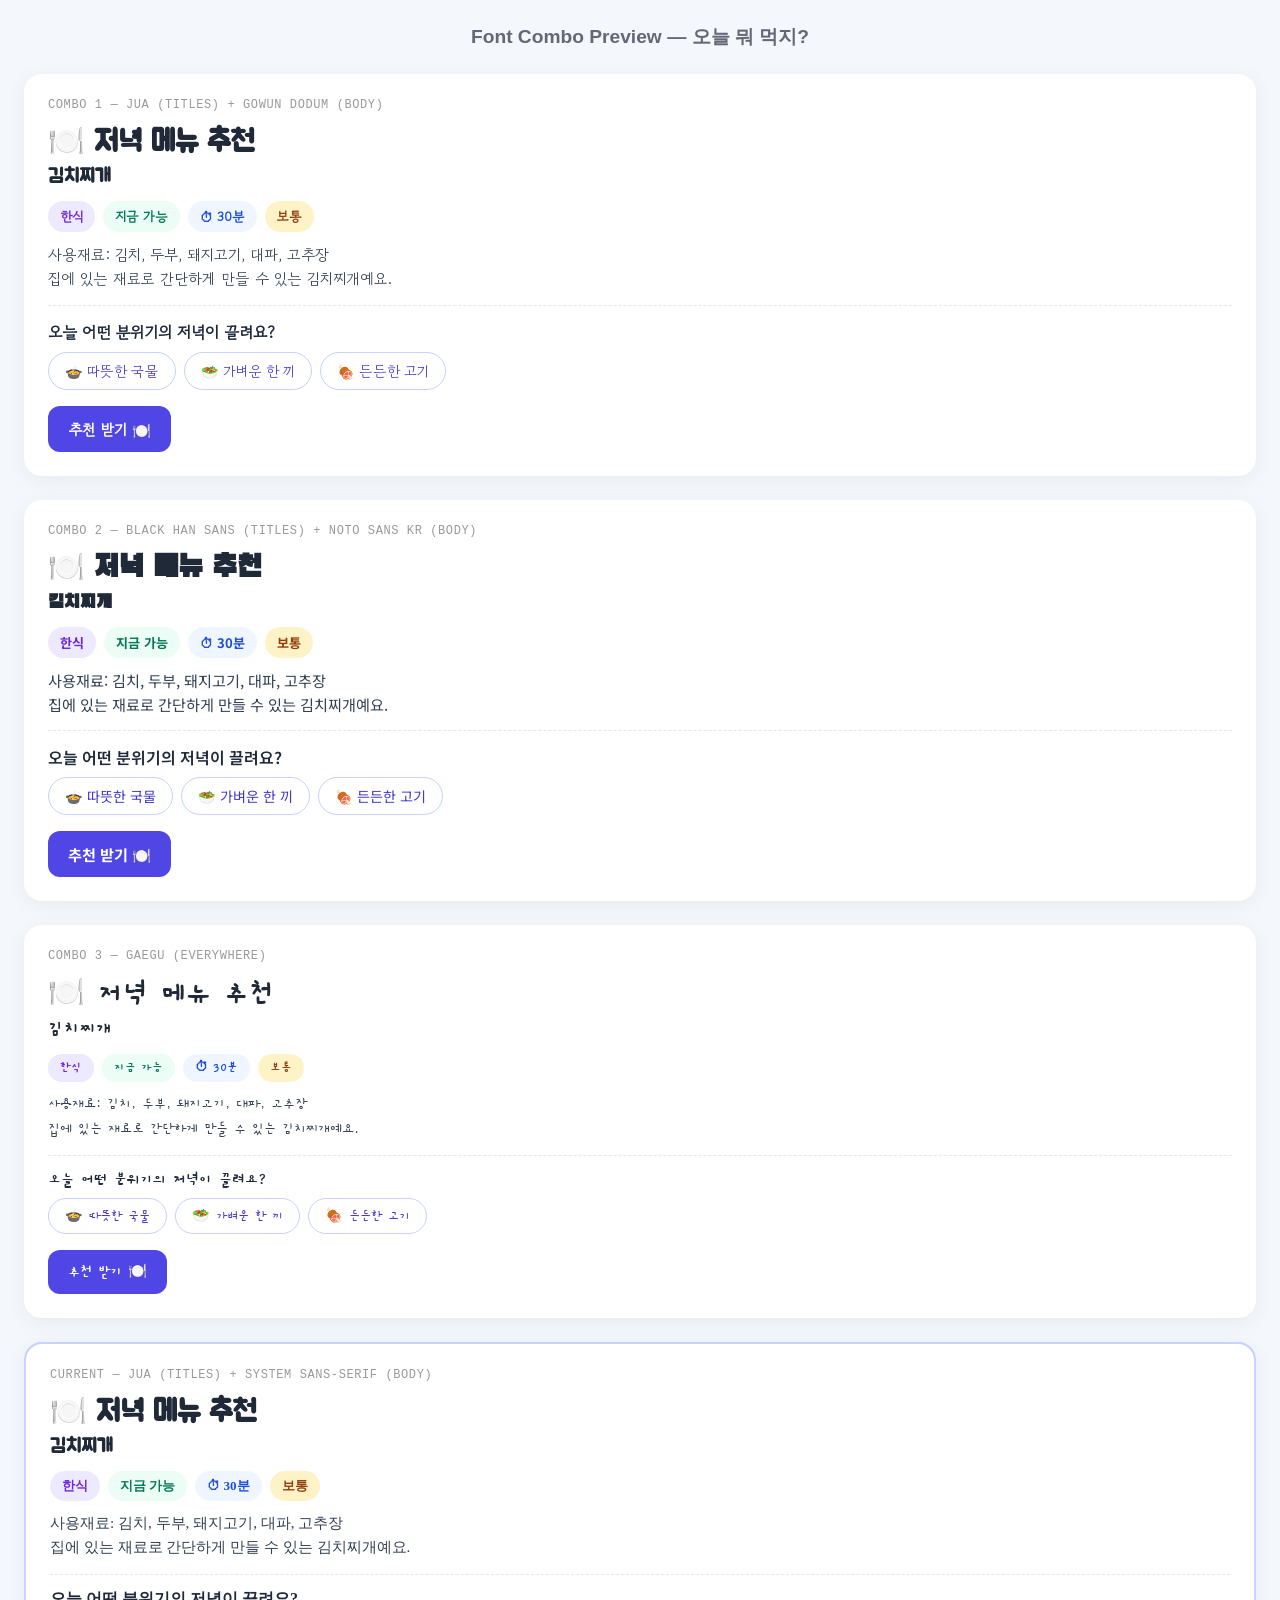
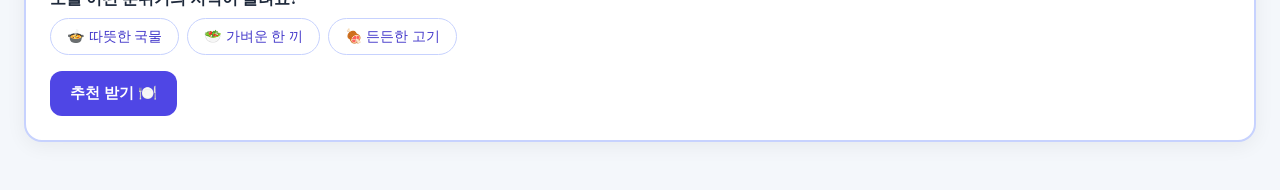
==== font-preview.html @ 0aa6823f "Font theme picker: clean (Jua+Gowun Dodum) vs handwritten (Gaegu)" ====
<!DOCTYPE html>
<html lang="ko">
<head>
  <meta charset="UTF-8" />
  <meta name="viewport" content="width=device-width, initial-scale=1.0" />
  <title>Font Preview</title>
  <link rel="preconnect" href="https://fonts.googleapis.com">
  <link rel="preconnect" href="https://fonts.gstatic.com" crossorigin>
  <link href="https://fonts.googleapis.com/css2?family=Black+Han+Sans&family=Do+Hyeon&family=Gaegu:wght@400;700&family=Gamja+Flower&family=Gowun+Dodum&family=Gothic+A1:wght@400;700&family=IBM+Plex+Sans+KR:wght@400;600&family=Jua&family=Noto+Sans+KR:wght@400;700&display=swap" rel="stylesheet">
  <style>
    * { box-sizing: border-box; margin: 0; padding: 0; }
    body { background: #f4f7fb; padding: 24px; }
    h1 { font-family: sans-serif; font-size: 1.2rem; color: #667; margin-bottom: 24px; text-align: center; }

    .combo { 
      background: #fff; 
      border-radius: 18px; 
      padding: 24px; 
      margin-bottom: 24px; 
      box-shadow: 0 4px 20px rgba(0,0,0,0.06);
    }
    .combo-label {
      font-family: monospace;
      font-size: 0.75rem;
      color: #999;
      margin-bottom: 12px;
      text-transform: uppercase;
      letter-spacing: 0.05em;
    }
    .combo-title {
      font-size: 1.85rem;
      font-weight: 900;
      color: #1f2937;
      margin-bottom: 4px;
    }
    .combo-dish {
      font-size: 1.2rem;
      font-weight: 700;
      color: #1f2937;
      margin-bottom: 12px;
    }
    .combo-body {
      font-size: 0.95rem;
      color: #334155;
      line-height: 1.6;
      margin-bottom: 10px;
    }
    .combo-pills {
      display: flex; flex-wrap: wrap; gap: 8px; margin-bottom: 10px;
    }
    .pill {
      display: inline-block;
      padding: 6px 12px;
      border-radius: 999px;
      font-size: 0.82rem;
      font-weight: 700;
    }
    .pill-purple { background: #ede9fe; color: #6d28d9; }
    .pill-green { background: #ecfdf5; color: #047857; }
    .pill-blue { background: #eff6ff; color: #1d4ed8; }
    .pill-yellow { background: #fef3c7; color: #92400e; }

    .combo-question {
      font-size: 1rem;
      font-weight: 600;
      color: #1e293b;
      margin-bottom: 8px;
    }
    .combo-options { display: flex; flex-wrap: wrap; gap: 8px; margin-bottom: 8px; }
    .option-btn {
      background: white;
      border: 1.5px solid #c7d2fe;
      border-radius: 20px;
      padding: 8px 16px;
      font-size: 0.88rem;
      color: #4338ca;
      cursor: default;
    }
    .combo-btn {
      background: #4f46e5;
      color: white;
      border: none;
      border-radius: 12px;
      padding: 12px 20px;
      font-weight: 700;
      font-size: 0.95rem;
      cursor: default;
      margin-top: 8px;
    }
    .divider { border: none; border-top: 1px dashed #e2e8f0; margin: 14px 0; }
  </style>
</head>
<body>

<h1>Font Combo Preview — 오늘 뭐 먹지?</h1>

<!-- COMBO 1: Jua + Gowun Dodum -->
<div class="combo">
  <div class="combo-label">Combo 1 — Jua (titles) + Gowun Dodum (body)</div>
  <div class="combo-title" style="font-family: 'Jua', sans-serif;">🍽️ 저녁 메뉴 추천</div>
  <div class="combo-dish" style="font-family: 'Jua', sans-serif;">김치찌개</div>
  <div class="combo-pills">
    <span class="pill pill-purple" style="font-family: 'Gowun Dodum', sans-serif;">한식</span>
    <span class="pill pill-green" style="font-family: 'Gowun Dodum', sans-serif;">지금 가능</span>
    <span class="pill pill-blue" style="font-family: 'Gowun Dodum', sans-serif;">⏱ 30분</span>
    <span class="pill pill-yellow" style="font-family: 'Gowun Dodum', sans-serif;">보통</span>
  </div>
  <div class="combo-body" style="font-family: 'Gowun Dodum', sans-serif;">
    사용재료: 김치, 두부, 돼지고기, 대파, 고추장<br>
    집에 있는 재료로 간단하게 만들 수 있는 김치찌개예요.
  </div>
  <hr class="divider">
  <div class="combo-question" style="font-family: 'Gowun Dodum', sans-serif;">오늘 어떤 분위기의 저녁이 끌려요?</div>
  <div class="combo-options">
    <span class="option-btn" style="font-family: 'Gowun Dodum', sans-serif;">🍲 따뜻한 국물</span>
    <span class="option-btn" style="font-family: 'Gowun Dodum', sans-serif;">🥗 가벼운 한 끼</span>
    <span class="option-btn" style="font-family: 'Gowun Dodum', sans-serif;">🍖 든든한 고기</span>
  </div>
  <button class="combo-btn" style="font-family: 'Gowun Dodum', sans-serif;">추천 받기 🍽️</button>
</div>

<!-- COMBO 2: Black Han Sans + Noto Sans KR -->
<div class="combo">
  <div class="combo-label">Combo 2 — Black Han Sans (titles) + Noto Sans KR (body)</div>
  <div class="combo-title" style="font-family: 'Black Han Sans', sans-serif;">🍽️ 저녁 메뉴 추천</div>
  <div class="combo-dish" style="font-family: 'Black Han Sans', sans-serif;">김치찌개</div>
  <div class="combo-pills">
    <span class="pill pill-purple" style="font-family: 'Noto Sans KR', sans-serif;">한식</span>
    <span class="pill pill-green" style="font-family: 'Noto Sans KR', sans-serif;">지금 가능</span>
    <span class="pill pill-blue" style="font-family: 'Noto Sans KR', sans-serif;">⏱ 30분</span>
    <span class="pill pill-yellow" style="font-family: 'Noto Sans KR', sans-serif;">보통</span>
  </div>
  <div class="combo-body" style="font-family: 'Noto Sans KR', sans-serif;">
    사용재료: 김치, 두부, 돼지고기, 대파, 고추장<br>
    집에 있는 재료로 간단하게 만들 수 있는 김치찌개예요.
  </div>
  <hr class="divider">
  <div class="combo-question" style="font-family: 'Noto Sans KR', sans-serif;">오늘 어떤 분위기의 저녁이 끌려요?</div>
  <div class="combo-options">
    <span class="option-btn" style="font-family: 'Noto Sans KR', sans-serif;">🍲 따뜻한 국물</span>
    <span class="option-btn" style="font-family: 'Noto Sans KR', sans-serif;">🥗 가벼운 한 끼</span>
    <span class="option-btn" style="font-family: 'Noto Sans KR', sans-serif;">🍖 든든한 고기</span>
  </div>
  <button class="combo-btn" style="font-family: 'Noto Sans KR', sans-serif;">추천 받기 🍽️</button>
</div>

<!-- COMBO 3: Gaegu everywhere -->
<div class="combo">
  <div class="combo-label">Combo 3 — Gaegu (everywhere)</div>
  <div class="combo-title" style="font-family: 'Gaegu', cursive; font-weight: 700;">🍽️ 저녁 메뉴 추천</div>
  <div class="combo-dish" style="font-family: 'Gaegu', cursive; font-weight: 700;">김치찌개</div>
  <div class="combo-pills">
    <span class="pill pill-purple" style="font-family: 'Gaegu', cursive;">한식</span>
    <span class="pill pill-green" style="font-family: 'Gaegu', cursive;">지금 가능</span>
    <span class="pill pill-blue" style="font-family: 'Gaegu', cursive;">⏱ 30분</span>
    <span class="pill pill-yellow" style="font-family: 'Gaegu', cursive;">보통</span>
  </div>
  <div class="combo-body" style="font-family: 'Gaegu', cursive;">
    사용재료: 김치, 두부, 돼지고기, 대파, 고추장<br>
    집에 있는 재료로 간단하게 만들 수 있는 김치찌개예요.
  </div>
  <hr class="divider">
  <div class="combo-question" style="font-family: 'Gaegu', cursive; font-weight: 700;">오늘 어떤 분위기의 저녁이 끌려요?</div>
  <div class="combo-options">
    <span class="option-btn" style="font-family: 'Gaegu', cursive;">🍲 따뜻한 국물</span>
    <span class="option-btn" style="font-family: 'Gaegu', cursive;">🥗 가벼운 한 끼</span>
    <span class="option-btn" style="font-family: 'Gaegu', cursive;">🍖 든든한 고기</span>
  </div>
  <button class="combo-btn" style="font-family: 'Gaegu', cursive;">추천 받기 🍽️</button>
</div>

<!-- BONUS: Current (Jua + system sans) -->
<div class="combo" style="border: 2px solid #c7d2fe;">
  <div class="combo-label">Current — Jua (titles) + System sans-serif (body)</div>
  <div class="combo-title" style="font-family: 'Jua', sans-serif;">🍽️ 저녁 메뉴 추천</div>
  <div class="combo-dish" style="font-family: 'Jua', sans-serif;">김치찌개</div>
  <div class="combo-pills">
    <span class="pill pill-purple">한식</span>
    <span class="pill pill-green">지금 가능</span>
    <span class="pill pill-blue">⏱ 30분</span>
    <span class="pill pill-yellow">보통</span>
  </div>
  <div class="combo-body">
    사용재료: 김치, 두부, 돼지고기, 대파, 고추장<br>
    집에 있는 재료로 간단하게 만들 수 있는 김치찌개예요.
  </div>
  <hr class="divider">
  <div class="combo-question">오늘 어떤 분위기의 저녁이 끌려요?</div>
  <div class="combo-options">
    <span class="option-btn">🍲 따뜻한 국물</span>
    <span class="option-btn">🥗 가벼운 한 끼</span>
    <span class="option-btn">🍖 든든한 고기</span>
  </div>
  <button class="combo-btn">추천 받기 🍽️</button>
</div>

</body>
</html>
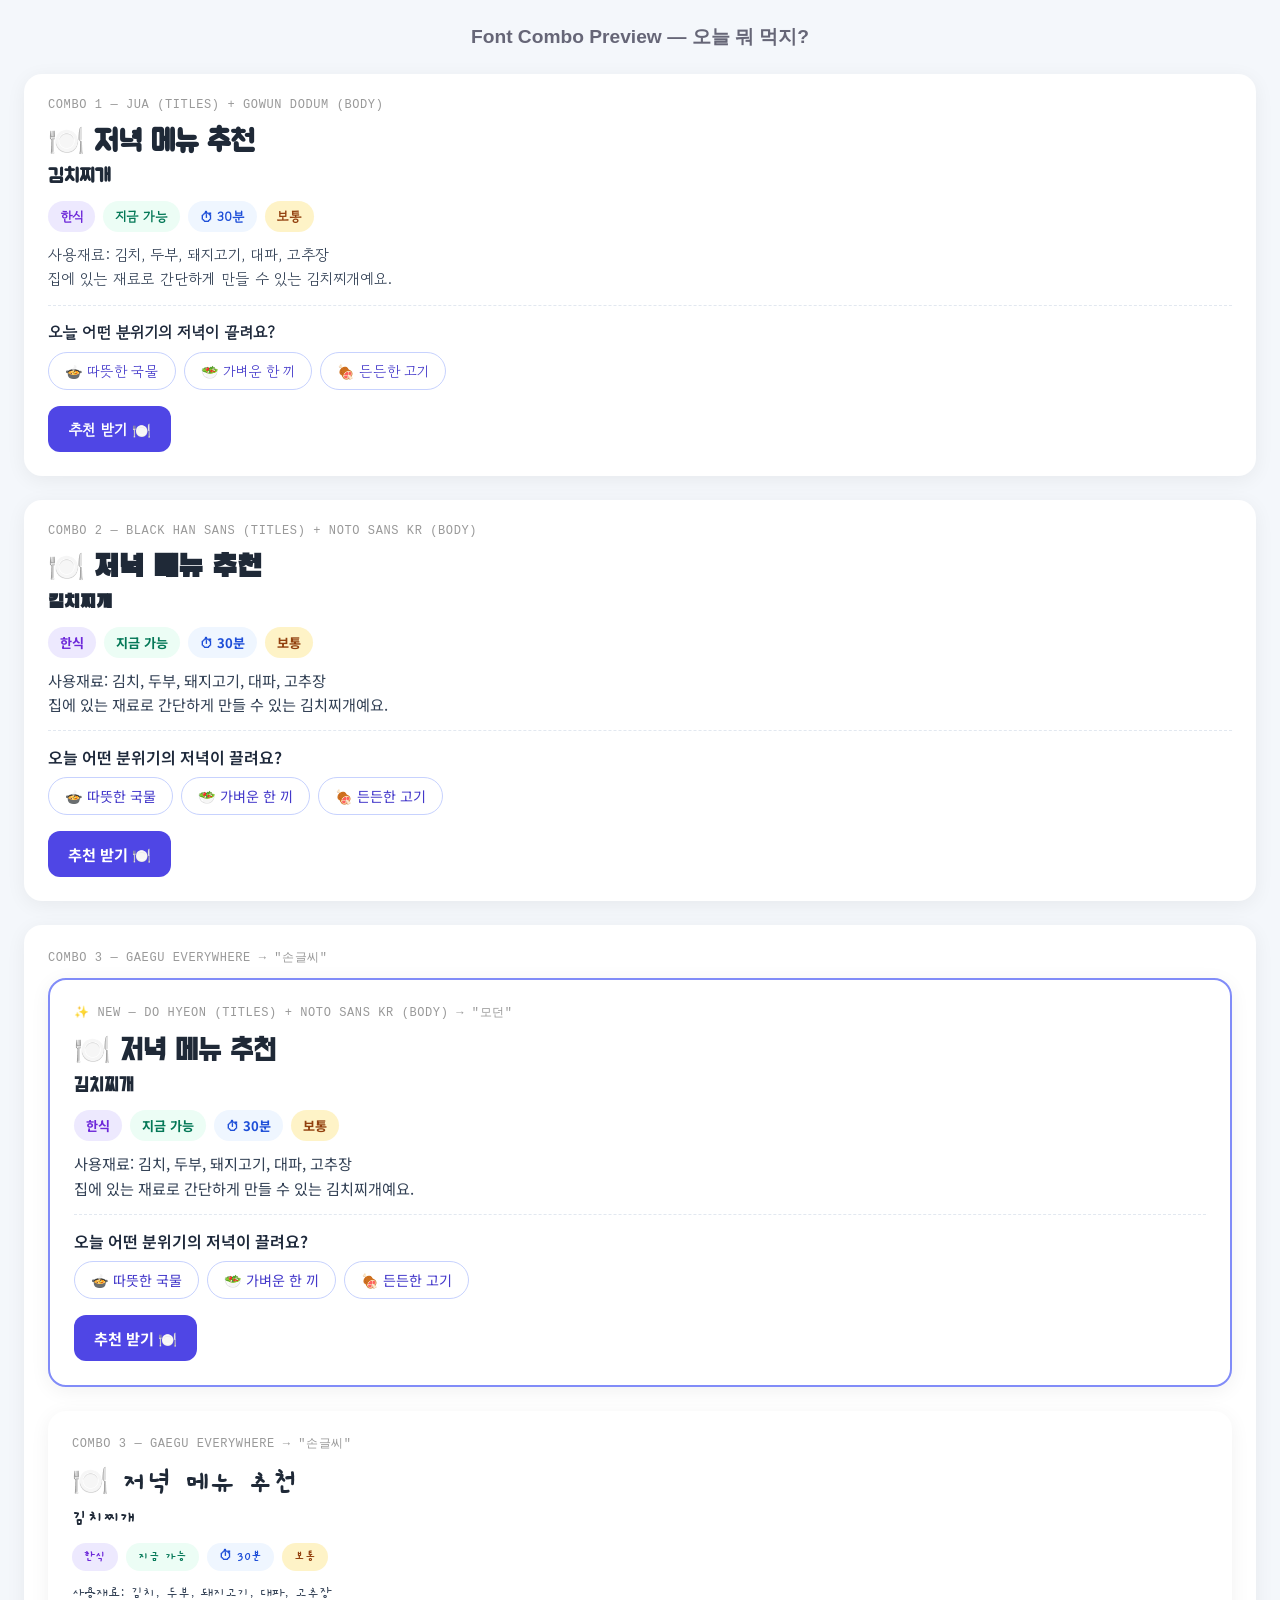
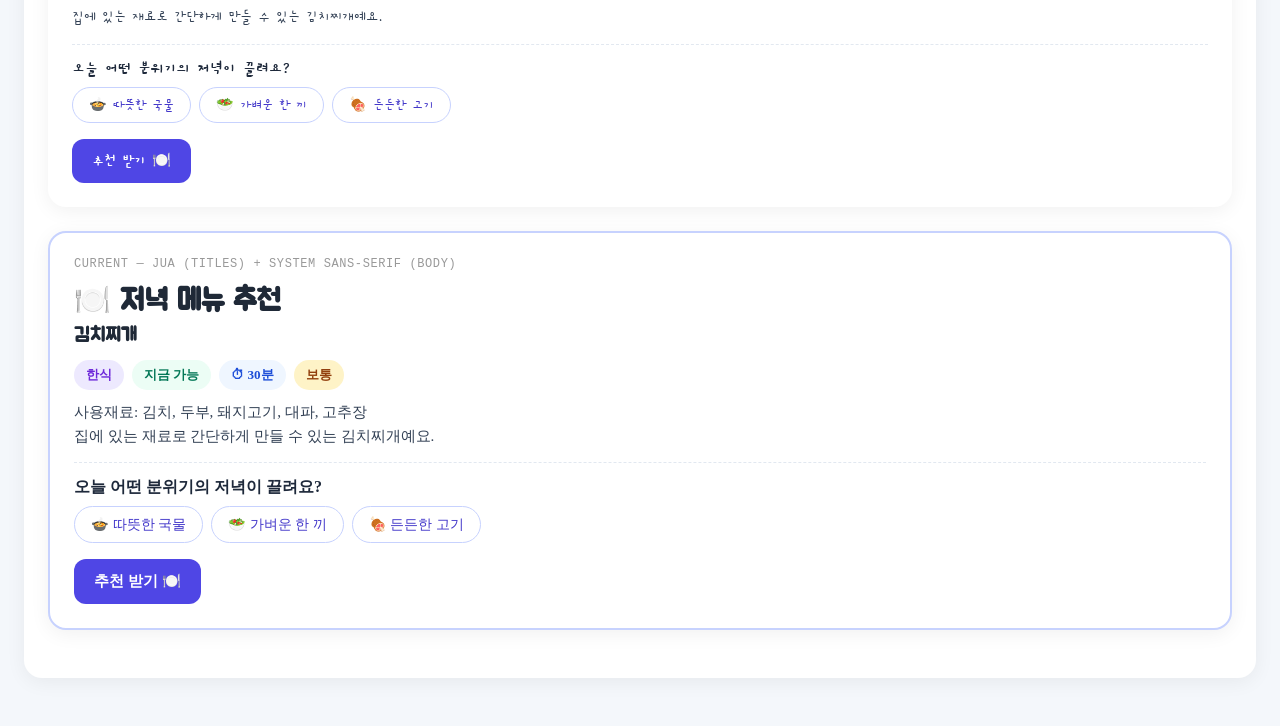
==== commit d385a35e: "Add modern (Do Hyeon + Noto Sans KR) as third font theme" ====
--- a/font-preview.html
+++ b/font-preview.html
@@ -8,6 +8,9 @@
   <link rel="preconnect" href="https://fonts.gstatic.com" crossorigin>
   <link href="https://fonts.googleapis.com/css2?family=Black+Han+Sans&family=Do+Hyeon&family=Gaegu:wght@400;700&family=Gamja+Flower&family=Gowun+Dodum&family=Gothic+A1:wght@400;700&family=IBM+Plex+Sans+KR:wght@400;600&family=Jua&family=Noto+Sans+KR:wght@400;700&display=swap" rel="stylesheet">
   <style>
+    .highlight { border: 2px solid #818cf8; }
+  </style>
+  <style>
     * { box-sizing: border-box; margin: 0; padding: 0; }
     body { background: #f4f7fb; padding: 24px; }
     h1 { font-family: sans-serif; font-size: 1.2rem; color: #667; margin-bottom: 24px; text-align: center; }
@@ -146,7 +149,36 @@
 
 <!-- COMBO 3: Gaegu everywhere -->
 <div class="combo">
-  <div class="combo-label">Combo 3 — Gaegu (everywhere)</div>
+  <div class="combo-label">Combo 3 — Gaegu everywhere → "손글씨"</div>
+
+<!-- NEW COMBO: Do Hyeon + Noto Sans KR -->
+<div class="combo highlight">
+  <div class="combo-label">✨ NEW — Do Hyeon (titles) + Noto Sans KR (body) → "모던"</div>
+  <div class="combo-title" style="font-family: 'Do Hyeon', sans-serif;">🍽️ 저녁 메뉴 추천</div>
+  <div class="combo-dish" style="font-family: 'Do Hyeon', sans-serif;">김치찌개</div>
+  <div class="combo-pills">
+    <span class="pill pill-purple" style="font-family: 'Noto Sans KR', sans-serif;">한식</span>
+    <span class="pill pill-green" style="font-family: 'Noto Sans KR', sans-serif;">지금 가능</span>
+    <span class="pill pill-blue" style="font-family: 'Noto Sans KR', sans-serif;">⏱ 30분</span>
+    <span class="pill pill-yellow" style="font-family: 'Noto Sans KR', sans-serif;">보통</span>
+  </div>
+  <div class="combo-body" style="font-family: 'Noto Sans KR', sans-serif;">
+    사용재료: 김치, 두부, 돼지고기, 대파, 고추장<br>
+    집에 있는 재료로 간단하게 만들 수 있는 김치찌개예요.
+  </div>
+  <hr class="divider">
+  <div class="combo-question" style="font-family: 'Noto Sans KR', sans-serif;">오늘 어떤 분위기의 저녁이 끌려요?</div>
+  <div class="combo-options">
+    <span class="option-btn" style="font-family: 'Noto Sans KR', sans-serif;">🍲 따뜻한 국물</span>
+    <span class="option-btn" style="font-family: 'Noto Sans KR', sans-serif;">🥗 가벼운 한 끼</span>
+    <span class="option-btn" style="font-family: 'Noto Sans KR', sans-serif;">🍖 든든한 고기</span>
+  </div>
+  <button class="combo-btn" style="font-family: 'Noto Sans KR', sans-serif;">추천 받기 🍽️</button>
+</div>
+
+<!-- Combo 3 continues below -->
+<div class="combo">
+  <div class="combo-label">Combo 3 — Gaegu everywhere → "손글씨"</div>
   <div class="combo-title" style="font-family: 'Gaegu', cursive; font-weight: 700;">🍽️ 저녁 메뉴 추천</div>
   <div class="combo-dish" style="font-family: 'Gaegu', cursive; font-weight: 700;">김치찌개</div>
   <div class="combo-pills">
